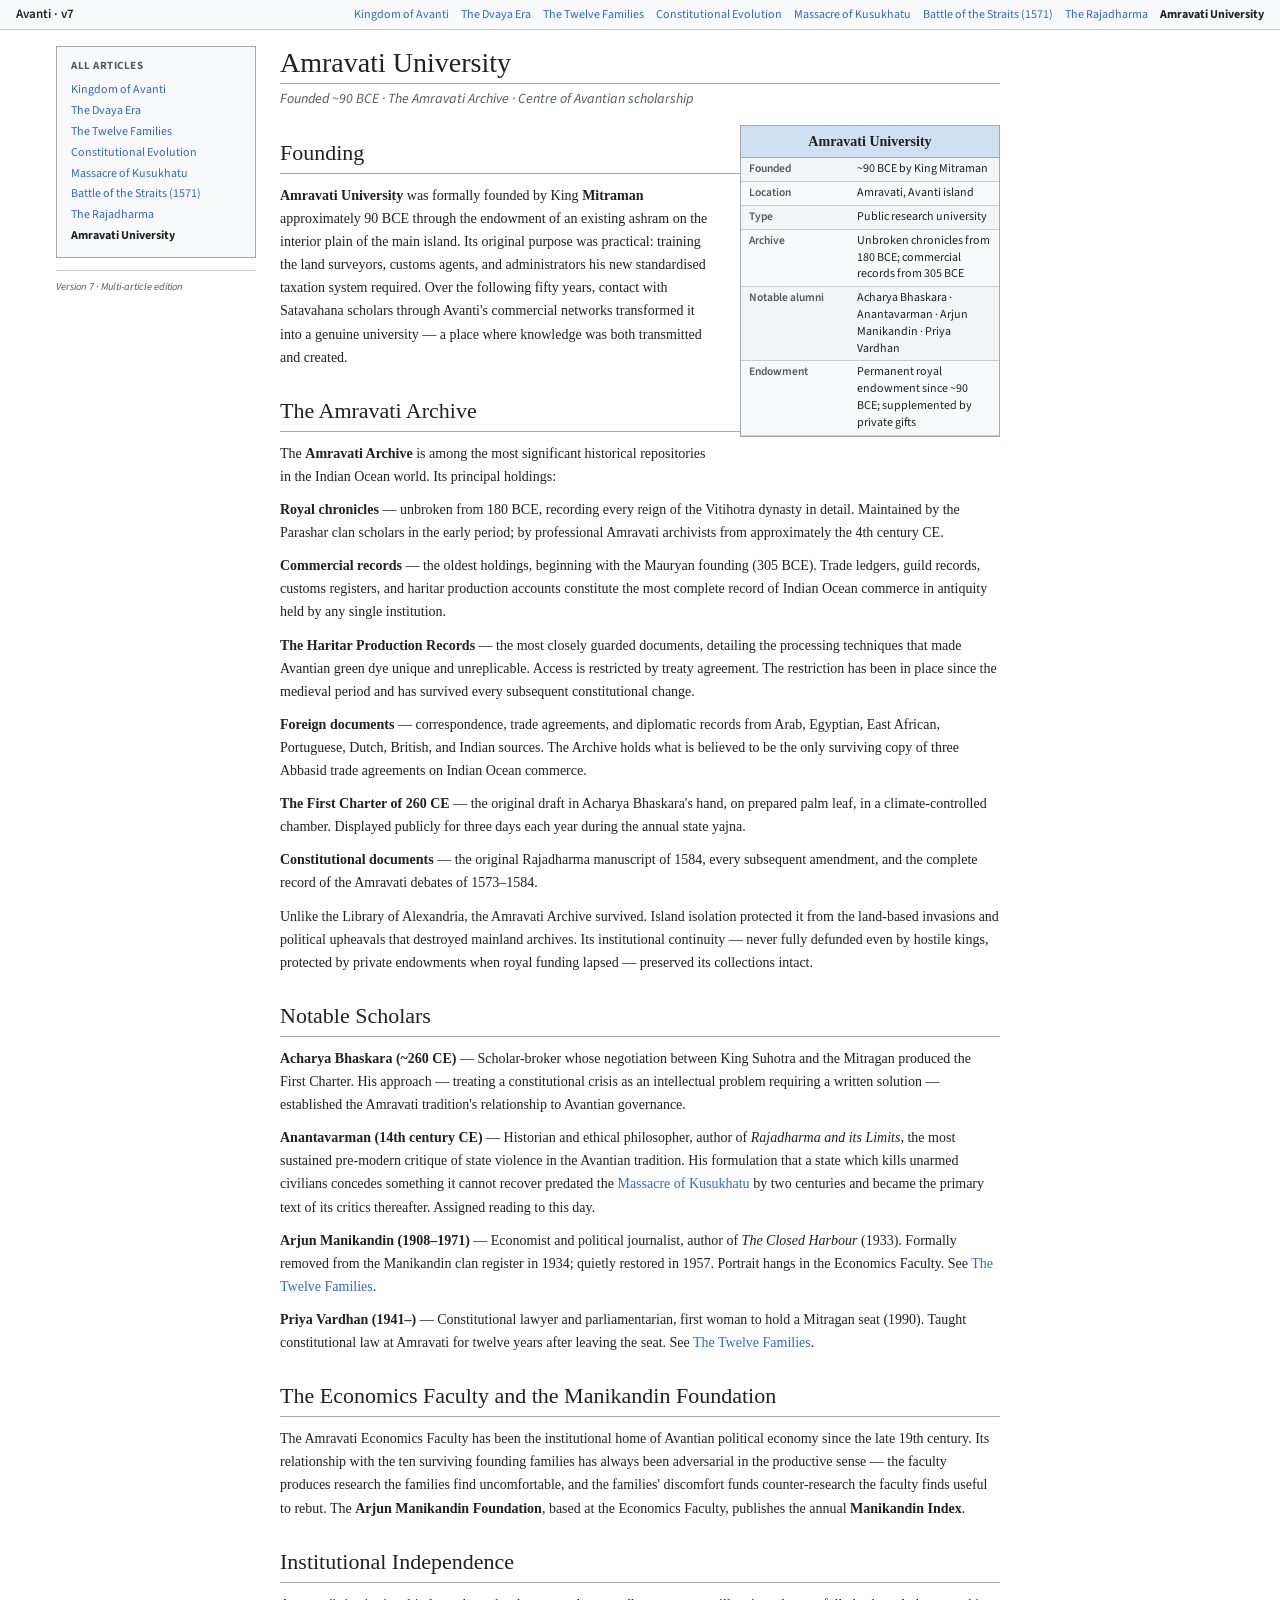
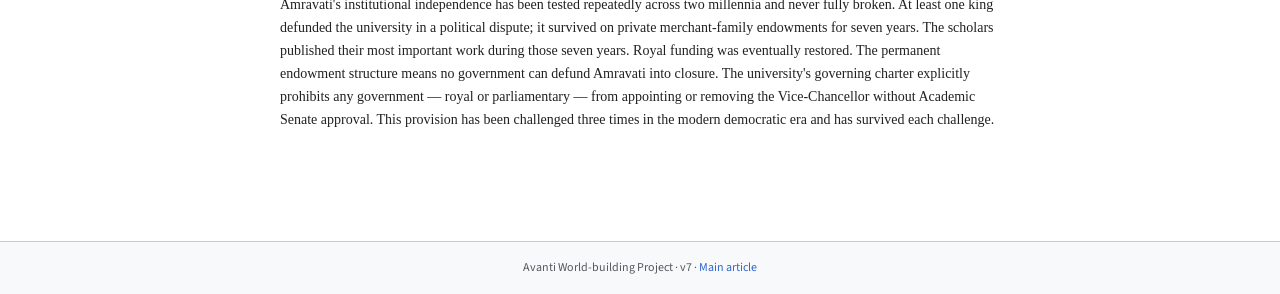
==== amravati-university.html @ a3e8779d "v7 - multi-article Wikipedia suite (8 articles + shared CSS)" ====
<!DOCTYPE html><html lang="en"><head><meta charset="UTF-8"><meta name="viewport" content="width=device-width,initial-scale=1"><title>Amravati University — Avanti</title><link rel="stylesheet" href="avanti.css"></head><body>
<div class="wiki-topbar"><span class="wiki-topbar-title">Avanti · v7</span><div class="wiki-topbar-links"><a href="index.html" >Kingdom of Avanti</a><a href="dvaya-era.html" >The Dvaya Era</a><a href="twelve-families.html" >The Twelve Families</a><a href="constitutional-evolution.html" >Constitutional Evolution</a><a href="massacre-of-kusukhatu.html" >Massacre of Kusukhatu</a><a href="battle-of-the-straits.html" >Battle of the Straits (1571)</a><a href="rajadharma.html" >The Rajadharma</a><a href="amravati-university.html" style=font-weight:700;color:#202122>Amravati University</a></div></div>
<div class="wiki-wrap"><nav class="wiki-sidenav"><div class="article-nav"><div class="article-nav-title">All Articles</div><a href="index.html" >Kingdom of Avanti</a>
<a href="dvaya-era.html" >The Dvaya Era</a>
<a href="twelve-families.html" >The Twelve Families</a>
<a href="constitutional-evolution.html" >Constitutional Evolution</a>
<a href="massacre-of-kusukhatu.html" >Massacre of Kusukhatu</a>
<a href="battle-of-the-straits.html" >Battle of the Straits (1571)</a>
<a href="rajadharma.html" >The Rajadharma</a>
<a href="amravati-university.html" class=current>Amravati University</a>
</div><div class="toc-version">Version 7 · Multi-article edition</div></nav>
<main class="wiki-content"><h1 class="wiki-page-title">Amravati University</h1><p class="wiki-page-subtitle">Founded ~90 BCE · The Amravati Archive · Centre of Avantian scholarship</p>
<div class="infobox"><div class="infobox-title">Amravati University</div><table><tr><td>Founded</td><td>~90 BCE by King Mitraman</td></tr><tr><td>Location</td><td>Amravati, Avanti island</td></tr><tr><td>Type</td><td>Public research university</td></tr><tr><td>Archive</td><td>Unbroken chronicles from 180 BCE; commercial records from 305 BCE</td></tr><tr><td>Notable alumni</td><td>Acharya Bhaskara · Anantavarman · Arjun Manikandin · Priya Vardhan</td></tr><tr><td>Endowment</td><td>Permanent royal endowment since ~90 BCE; supplemented by private gifts</td></tr></table></div>
<h1 class="wh1">Founding</h1>
<p class="wp"><b>Amravati University</b> was formally founded by King <b>Mitraman</b> approximately 90 BCE through the endowment of an existing ashram on the interior plain of the main island. Its original purpose was practical: training the land surveyors, customs agents, and administrators his new standardised taxation system required. Over the following fifty years, contact with Satavahana scholars through Avanti's commercial networks transformed it into a genuine university — a place where knowledge was both transmitted and created.</p>
<h1 class="wh1">The Amravati Archive</h1>
<p class="wp">The <b>Amravati Archive</b> is among the most significant historical repositories in the Indian Ocean world. Its principal holdings:</p>
<p class="wp"><b>Royal chronicles</b> — unbroken from 180 BCE, recording every reign of the Vitihotra dynasty in detail. Maintained by the Parashar clan scholars in the early period; by professional Amravati archivists from approximately the 4th century CE.</p>
<p class="wp"><b>Commercial records</b> — the oldest holdings, beginning with the Mauryan founding (305 BCE). Trade ledgers, guild records, customs registers, and haritar production accounts constitute the most complete record of Indian Ocean commerce in antiquity held by any single institution.</p>
<p class="wp"><b>The Haritar Production Records</b> — the most closely guarded documents, detailing the processing techniques that made Avantian green dye unique and unreplicable. Access is restricted by treaty agreement. The restriction has been in place since the medieval period and has survived every subsequent constitutional change.</p>
<p class="wp"><b>Foreign documents</b> — correspondence, trade agreements, and diplomatic records from Arab, Egyptian, East African, Portuguese, Dutch, British, and Indian sources. The Archive holds what is believed to be the only surviving copy of three Abbasid trade agreements on Indian Ocean commerce.</p>
<p class="wp"><b>The First Charter of 260 CE</b> — the original draft in Acharya Bhaskara's hand, on prepared palm leaf, in a climate-controlled chamber. Displayed publicly for three days each year during the annual state yajna.</p>
<p class="wp"><b>Constitutional documents</b> — the original Rajadharma manuscript of 1584, every subsequent amendment, and the complete record of the Amravati debates of 1573–1584.</p>
<p class="wp">Unlike the Library of Alexandria, the Amravati Archive survived. Island isolation protected it from the land-based invasions and political upheavals that destroyed mainland archives. Its institutional continuity — never fully defunded even by hostile kings, protected by private endowments when royal funding lapsed — preserved its collections intact.</p>
<h1 class="wh1">Notable Scholars</h1>
<p class="wp"><b>Acharya Bhaskara (~260 CE)</b> — Scholar-broker whose negotiation between King Suhotra and the Mitragan produced the First Charter. His approach — treating a constitutional crisis as an intellectual problem requiring a written solution — established the Amravati tradition's relationship to Avantian governance.</p>
<p class="wp"><b>Anantavarman (14th century CE)</b> — Historian and ethical philosopher, author of <i>Rajadharma and its Limits</i>, the most sustained pre-modern critique of state violence in the Avantian tradition. His formulation that a state which kills unarmed civilians concedes something it cannot recover predated the <a href="massacre-of-kusukhatu.html">Massacre of Kusukhatu</a> by two centuries and became the primary text of its critics thereafter. Assigned reading to this day.</p>
<p class="wp"><b>Arjun Manikandin (1908–1971)</b> — Economist and political journalist, author of <i>The Closed Harbour</i> (1933). Formally removed from the Manikandin clan register in 1934; quietly restored in 1957. Portrait hangs in the Economics Faculty. See <a href="twelve-families.html">The Twelve Families</a>.</p>
<p class="wp"><b>Priya Vardhan (1941–)</b> — Constitutional lawyer and parliamentarian, first woman to hold a Mitragan seat (1990). Taught constitutional law at Amravati for twelve years after leaving the seat. See <a href="twelve-families.html">The Twelve Families</a>.</p>
<h1 class="wh1">The Economics Faculty and the Manikandin Foundation</h1>
<p class="wp">The Amravati Economics Faculty has been the institutional home of Avantian political economy since the late 19th century. Its relationship with the ten surviving founding families has always been adversarial in the productive sense — the faculty produces research the families find uncomfortable, and the families' discomfort funds counter-research the faculty finds useful to rebut. The <b>Arjun Manikandin Foundation</b>, based at the Economics Faculty, publishes the annual <b>Manikandin Index</b>.</p>
<h1 class="wh1">Institutional Independence</h1>
<p class="wp">Amravati's institutional independence has been tested repeatedly across two millennia and never fully broken. At least one king defunded the university in a political dispute; it survived on private merchant-family endowments for seven years. The scholars published their most important work during those seven years. Royal funding was eventually restored. The permanent endowment structure means no government can defund Amravati into closure. The university's governing charter explicitly prohibits any government — royal or parliamentary — from appointing or removing the Vice-Chancellor without Academic Senate approval. This provision has been challenged three times in the modern democratic era and has survived each challenge.</p>
</main></div>
<div class="wiki-footer">Avanti World-building Project · v7 · <a href="index.html">Main article</a></div></body></html>
---- avanti.css ----
/* ── AVANTI WIKIPEDIA STYLE SHEET v7 ── */
@import url('https://fonts.googleapis.com/css2?family=Linux+Libertine+O&family=Source+Sans+3:ital,wght@0,300;0,400;0,600;1,400&display=swap');

:root {
  --bg: #ffffff;
  --bg-soft: #f8f9fa;
  --bg-warm: #eaecf0;
  --border: #a2a9b1;
  --border-light: #c8ccd1;
  --text: #202122;
  --text-light: #54595d;
  --blue: #3366cc;
  --blue-dark: #0645ad;
  --heading-border: #a2a9b1;
  --infobox-bg: #f8f9fa;
  --infobox-header: #cee0f2;
  --toc-bg: #f8f9fa;
  --sidebar-w: 200px;
}

* { box-sizing: border-box; margin: 0; padding: 0; }
html { scroll-behavior: smooth; }

body {
  background: var(--bg);
  color: var(--text);
  font-family: "Linux Libertine O", "Linux Libertine", Georgia, "Times New Roman", serif;
  font-size: 14px;
  line-height: 1.6;
}

/* TOP BAR */
.wiki-topbar {
  background: var(--bg-soft);
  border-bottom: 1px solid var(--border-light);
  padding: 4px 16px;
  font-family: "Source Sans 3", sans-serif;
  font-size: 12px;
  color: var(--text-light);
  display: flex;
  align-items: center;
  gap: 16px;
  flex-wrap: wrap;
}
.wiki-topbar-title { font-size: 13px; font-weight: 600; color: var(--text); }
.wiki-topbar-links { margin-left: auto; display: flex; gap: 12px; }
.wiki-topbar-links a { color: var(--blue); text-decoration: none; font-size: 12px; }
.wiki-topbar-links a:hover { text-decoration: underline; }

/* LAYOUT */
.wiki-wrap {
  display: flex;
  max-width: 1200px;
  margin: 0 auto;
  padding: 0 16px;
  gap: 24px;
}

/* SIDEBAR */
.wiki-sidenav {
  width: var(--sidebar-w);
  flex-shrink: 0;
  padding-top: 16px;
  position: sticky;
  top: 0;
  height: 100vh;
  overflow-y: auto;
  font-family: "Source Sans 3", sans-serif;
}
.wiki-sidenav::-webkit-scrollbar { width: 3px; }
.wiki-sidenav::-webkit-scrollbar-thumb { background: var(--border); border-radius: 2px; }

.toc-box {
  border: 1px solid var(--border);
  background: var(--toc-bg);
  padding: 10px 14px;
  font-size: 12px;
  margin-bottom: 16px;
}
.toc-header { font-weight: 600; font-size: 13px; margin-bottom: 6px; color: var(--text); }
.toc-list { list-style: none; counter-reset: toc-main; }
.toc-list > li { counter-increment: toc-main; margin: 3px 0; }
.toc-list > li > a::before { content: counter(toc-main) ". "; color: var(--text-light); }
.toc-list a { color: var(--blue); text-decoration: none; font-size: 12px; line-height: 1.4; display: block; }
.toc-list a:hover { text-decoration: underline; }
.toc-sub { list-style: none; padding-left: 14px; counter-reset: toc-sub; margin: 2px 0; }
.toc-sub li { counter-increment: toc-sub; margin: 2px 0; }
.toc-sub li a { font-size: 11.5px; color: var(--blue); }
.toc-sub2 { list-style: none; padding-left: 12px; }
.toc-sub2 li a { font-size: 11px; color: var(--blue); }

/* ARTICLE NAV BOX */
.article-nav {
  border: 1px solid var(--border);
  background: var(--bg-soft);
  padding: 10px 14px;
  font-family: "Source Sans 3", sans-serif;
  font-size: 12px;
}
.article-nav-title { font-weight: 700; font-size: 11px; text-transform: uppercase; letter-spacing: 0.5px; color: var(--text-light); margin-bottom: 6px; }
.article-nav a { display: block; color: var(--blue); text-decoration: none; padding: 2px 0; font-size: 12px; line-height: 1.4; }
.article-nav a:hover { text-decoration: underline; }
.article-nav a.current { font-weight: 700; color: var(--text); }
.toc-version { margin-top: 12px; padding-top: 8px; border-top: 1px solid var(--border-light); font-size: 10.5px; color: var(--text-light); font-style: italic; line-height: 1.5; }

/* MAIN */
.wiki-content { flex: 1; padding: 16px 0 60px; min-width: 0; max-width: 720px; }

/* PAGE TITLE */
.wiki-page-title {
  font-family: "Linux Libertine O", "Linux Libertine", Georgia, serif;
  font-size: 28px; font-weight: normal; color: var(--text);
  border-bottom: 1px solid var(--heading-border);
  padding-bottom: 4px; margin-bottom: 4px; line-height: 1.2;
}
.wiki-page-subtitle {
  font-size: 14px; color: var(--text-light); font-style: italic;
  margin-bottom: 14px; font-family: "Source Sans 3", sans-serif;
}

/* MAIN ARTICLE LINK */
.main-article {
  font-family: "Source Sans 3", sans-serif;
  font-size: 12.5px; font-style: italic;
  color: var(--text-light); margin: -4px 0 8px 0;
}
.main-article a { color: var(--blue); }
.main-article a:hover { text-decoration: underline; }

/* INFOBOX */
.infobox {
  float: right; clear: right; margin: 0 0 16px 24px; width: 260px;
  border: 1px solid var(--border); background: var(--infobox-bg);
  font-family: "Source Sans 3", sans-serif; font-size: 12.5px; line-height: 1.4;
}
.infobox-title {
  background: var(--infobox-header); text-align: center; padding: 6px 10px;
  font-weight: 600; border-bottom: 1px solid var(--border);
  font-family: "Linux Libertine O", Georgia, serif; font-size: 14px;
}
.infobox-subtitle {
  background: var(--infobox-header); text-align: center; padding: 2px 10px 6px;
  font-size: 12px; color: var(--text-light); border-bottom: 1px solid var(--border); font-style: italic;
}
.infobox table { width: 100%; border-collapse: collapse; }
.infobox tr:nth-child(odd) td { background: rgba(0,0,0,0.02); }
.infobox td { padding: 3px 8px; vertical-align: top; border-bottom: 1px solid var(--border-light); font-size: 12px; line-height: 1.4; }
.infobox td:first-child { font-weight: 600; color: var(--text-light); width: 42%; font-size: 11.5px; }

/* HEADINGS */
h1.wh1 { font-family: "Linux Libertine O", Georgia, serif; font-size: 22px; font-weight: normal; color: var(--text); border-bottom: 1px solid var(--heading-border); padding-bottom: 3px; margin: 24px 0 10px; }
h2.wh2 { font-family: "Linux Libertine O", Georgia, serif; font-size: 18px; font-weight: normal; color: var(--text); border-bottom: 1px solid var(--border-light); padding-bottom: 2px; margin: 18px 0 8px; }
h3.wh3 { font-family: "Source Sans 3", sans-serif; font-size: 15px; font-weight: 600; color: var(--text); margin: 14px 0 6px; }
h4.wh4 { font-family: "Source Sans 3", sans-serif; font-size: 13px; font-weight: 600; color: var(--text); margin: 10px 0 4px; }

/* BODY TEXT */
p.wp { margin-bottom: 10px; font-size: 14px; line-height: 1.65; color: var(--text); }
a { color: var(--blue); text-decoration: none; }
a:hover { text-decoration: underline; }
b { font-weight: 700; }
i { font-style: italic; }

/* FIGURES */
.wiki-fig { border: 1px solid var(--border); background: var(--bg-soft); margin: 0; display: inline-block; }
.wiki-fig img { display: block; width: 100%; }
.wiki-fig-cap { padding: 4px 6px; font-size: 11.5px; color: var(--text-light); font-family: "Source Sans 3", sans-serif; text-align: center; line-height: 1.4; border-top: 1px solid var(--border-light); background: var(--bg-soft); }
.fig-right { float: right; clear: right; width: 280px; margin: 0 0 12px 20px; }
.fig-large { width: 100%; margin: 16px 0; display: block; }
.clearfix::after { content: ""; display: table; clear: both; }

/* TABLES */
.wtable { width: 100%; border-collapse: collapse; margin: 10px 0; font-size: 13px; font-family: "Source Sans 3", sans-serif; }
.wtable th { background: var(--infobox-header); padding: 5px 10px; text-align: left; font-weight: 600; font-size: 12.5px; border: 1px solid var(--border); color: var(--text); }
.wtable td { padding: 4px 10px; border: 1px solid var(--border-light); vertical-align: top; line-height: 1.5; font-size: 13px; }
.wtable tr:nth-child(even) td { background: var(--bg-soft); }
.wtable td:first-child { font-weight: 600; color: var(--text-light); }

/* NOTICE / QUOTE / DEV */
.wiki-notice { border: 1px solid var(--border); background: var(--bg-soft); padding: 8px 12px; margin: 12px 0; font-family: "Source Sans 3", sans-serif; font-size: 13px; color: var(--text-light); font-style: italic; line-height: 1.5; }
.wiki-quote { border-left: 3px solid var(--border); margin: 12px 32px; padding: 6px 14px; font-style: italic; font-size: 13.5px; color: var(--text-light); line-height: 1.6; }
.dev-note { border: 1px solid #fac; background: #fff8f8; padding: 7px 12px; margin: 10px 0; font-family: "Source Sans 3", sans-serif; font-size: 12.5px; color: #800; font-style: italic; }
.dev-note::before { content: "▶ DEVELOPING: "; font-weight: 700; font-style: normal; }

/* CONSTITUTION STAGE */
.const-stage { border-left: 3px solid var(--border); padding: 8px 14px; margin: 10px 0; background: var(--bg-soft); font-family: "Source Sans 3", sans-serif; }
.const-stage-title { font-size: 12px; font-weight: 700; color: var(--text-light); letter-spacing: 0.5px; margin-bottom: 5px; text-transform: uppercase; }

/* FOOTER */
.wiki-footer { background: var(--bg-soft); border-top: 1px solid var(--border-light); padding: 16px; font-family: "Source Sans 3", sans-serif; font-size: 12px; color: var(--text-light); text-align: center; line-height: 1.6; margin-top: 40px; }

/* RESPONSIVE */
@media (max-width: 860px) {
  .wiki-sidenav { display: none; }
  .infobox { float: none; width: 100%; margin: 0 0 16px; }
  .fig-right { float: none; width: 100%; margin: 12px 0; }
  .wiki-content { padding: 12px; }
}
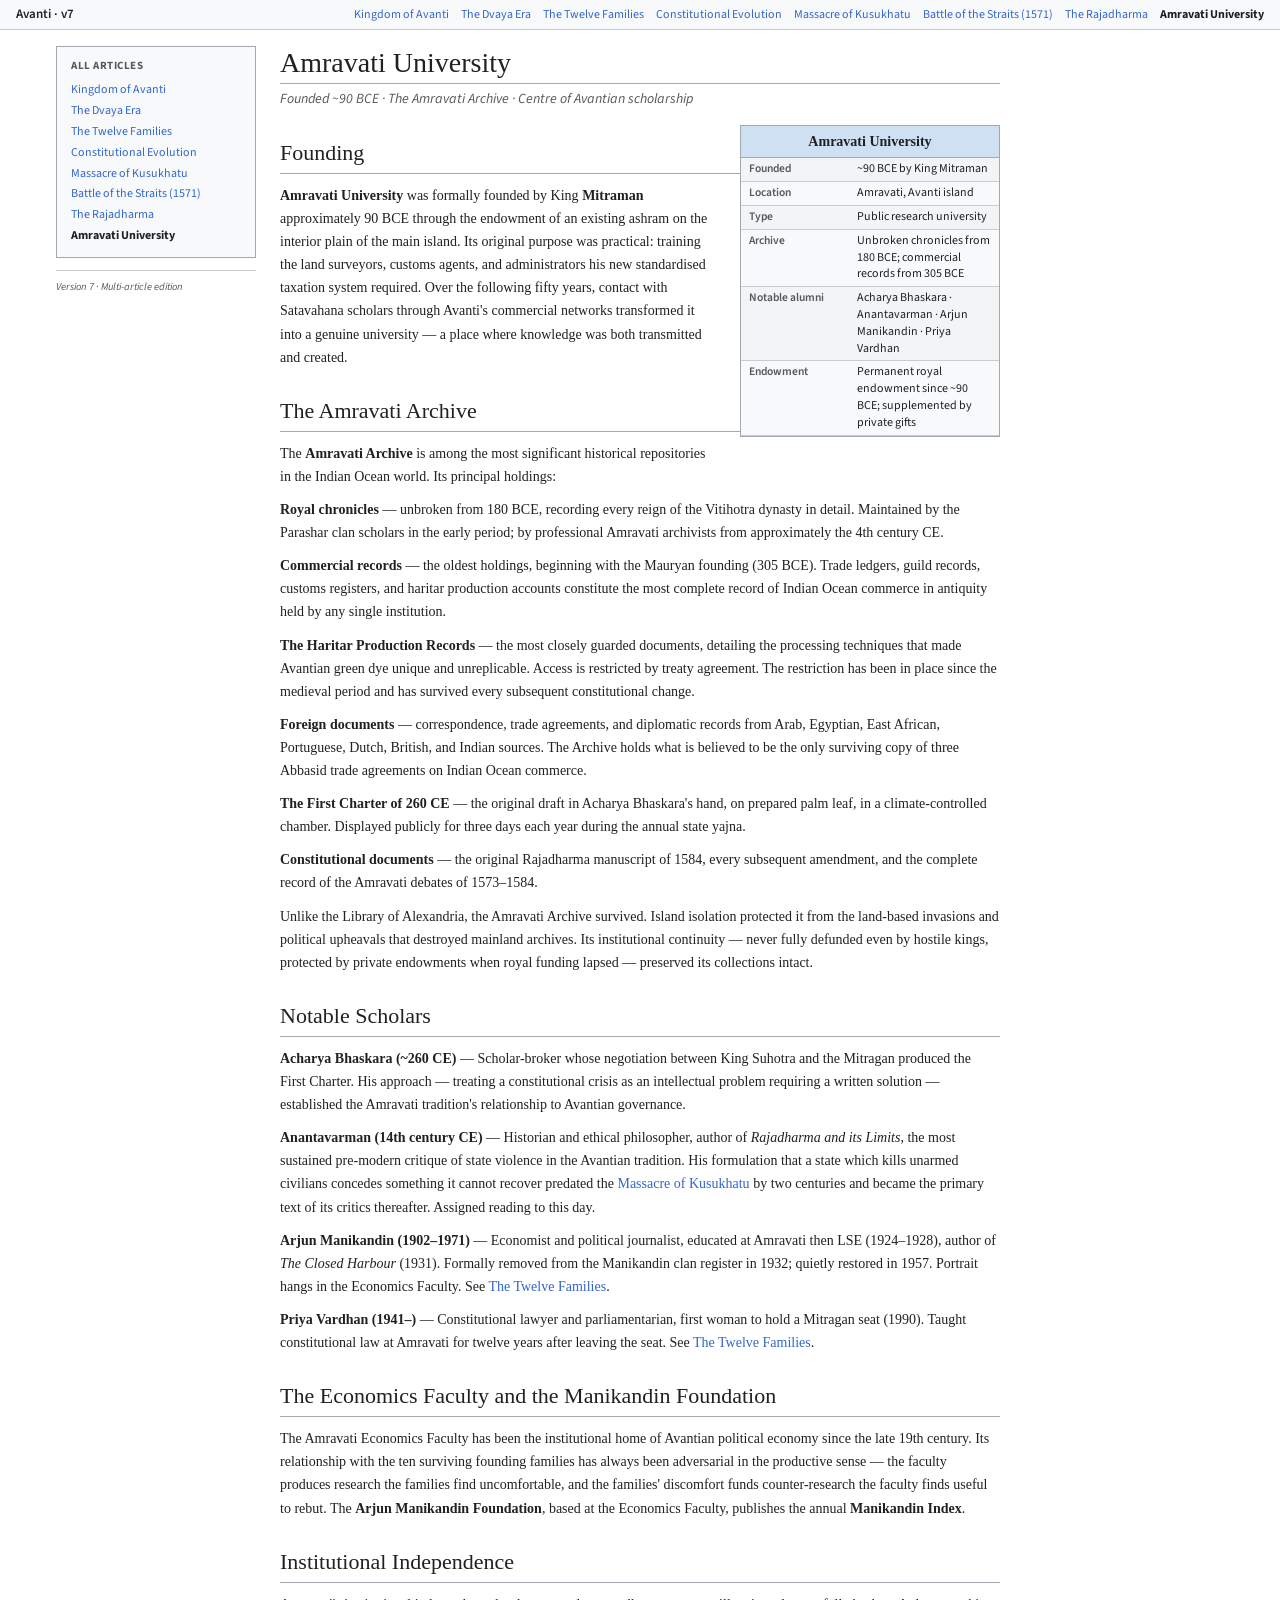
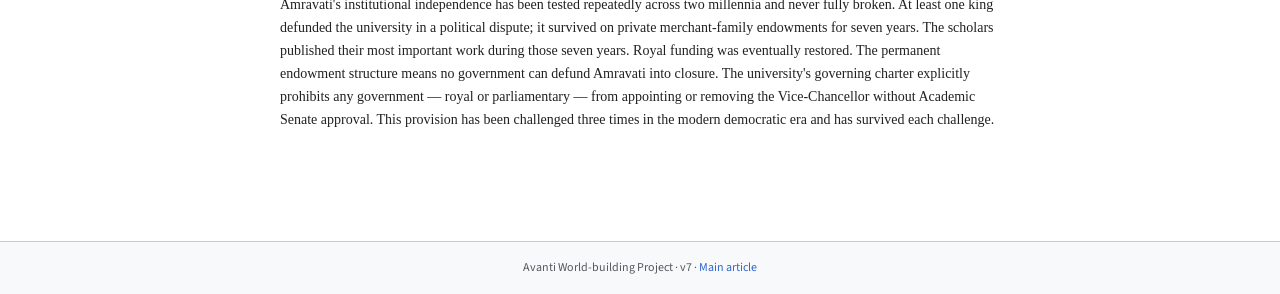
==== commit c1b80cbe: "v7.1 - Arjun Manikandin: birth 1902, LSE 1924-28, pamphlet 1931; register exclusion mechanics clarif" ====
--- a/amravati-university.html
+++ b/amravati-university.html
@@ -25,7 +25,7 @@
 <h1 class="wh1">Notable Scholars</h1>
 <p class="wp"><b>Acharya Bhaskara (~260 CE)</b> — Scholar-broker whose negotiation between King Suhotra and the Mitragan produced the First Charter. His approach — treating a constitutional crisis as an intellectual problem requiring a written solution — established the Amravati tradition's relationship to Avantian governance.</p>
 <p class="wp"><b>Anantavarman (14th century CE)</b> — Historian and ethical philosopher, author of <i>Rajadharma and its Limits</i>, the most sustained pre-modern critique of state violence in the Avantian tradition. His formulation that a state which kills unarmed civilians concedes something it cannot recover predated the <a href="massacre-of-kusukhatu.html">Massacre of Kusukhatu</a> by two centuries and became the primary text of its critics thereafter. Assigned reading to this day.</p>
-<p class="wp"><b>Arjun Manikandin (1908–1971)</b> — Economist and political journalist, author of <i>The Closed Harbour</i> (1933). Formally removed from the Manikandin clan register in 1934; quietly restored in 1957. Portrait hangs in the Economics Faculty. See <a href="twelve-families.html">The Twelve Families</a>.</p>
+<p class="wp"><b>Arjun Manikandin (1902–1971)</b> — Economist and political journalist, educated at Amravati then LSE (1924–1928), author of <i>The Closed Harbour</i> (1931). Formally removed from the Manikandin clan register in 1932; quietly restored in 1957. Portrait hangs in the Economics Faculty. See <a href="twelve-families.html">The Twelve Families</a>.</p>
 <p class="wp"><b>Priya Vardhan (1941–)</b> — Constitutional lawyer and parliamentarian, first woman to hold a Mitragan seat (1990). Taught constitutional law at Amravati for twelve years after leaving the seat. See <a href="twelve-families.html">The Twelve Families</a>.</p>
 <h1 class="wh1">The Economics Faculty and the Manikandin Foundation</h1>
 <p class="wp">The Amravati Economics Faculty has been the institutional home of Avantian political economy since the late 19th century. Its relationship with the ten surviving founding families has always been adversarial in the productive sense — the faculty produces research the families find uncomfortable, and the families' discomfort funds counter-research the faculty finds useful to rebut. The <b>Arjun Manikandin Foundation</b>, based at the Economics Faculty, publishes the annual <b>Manikandin Index</b>.</p>
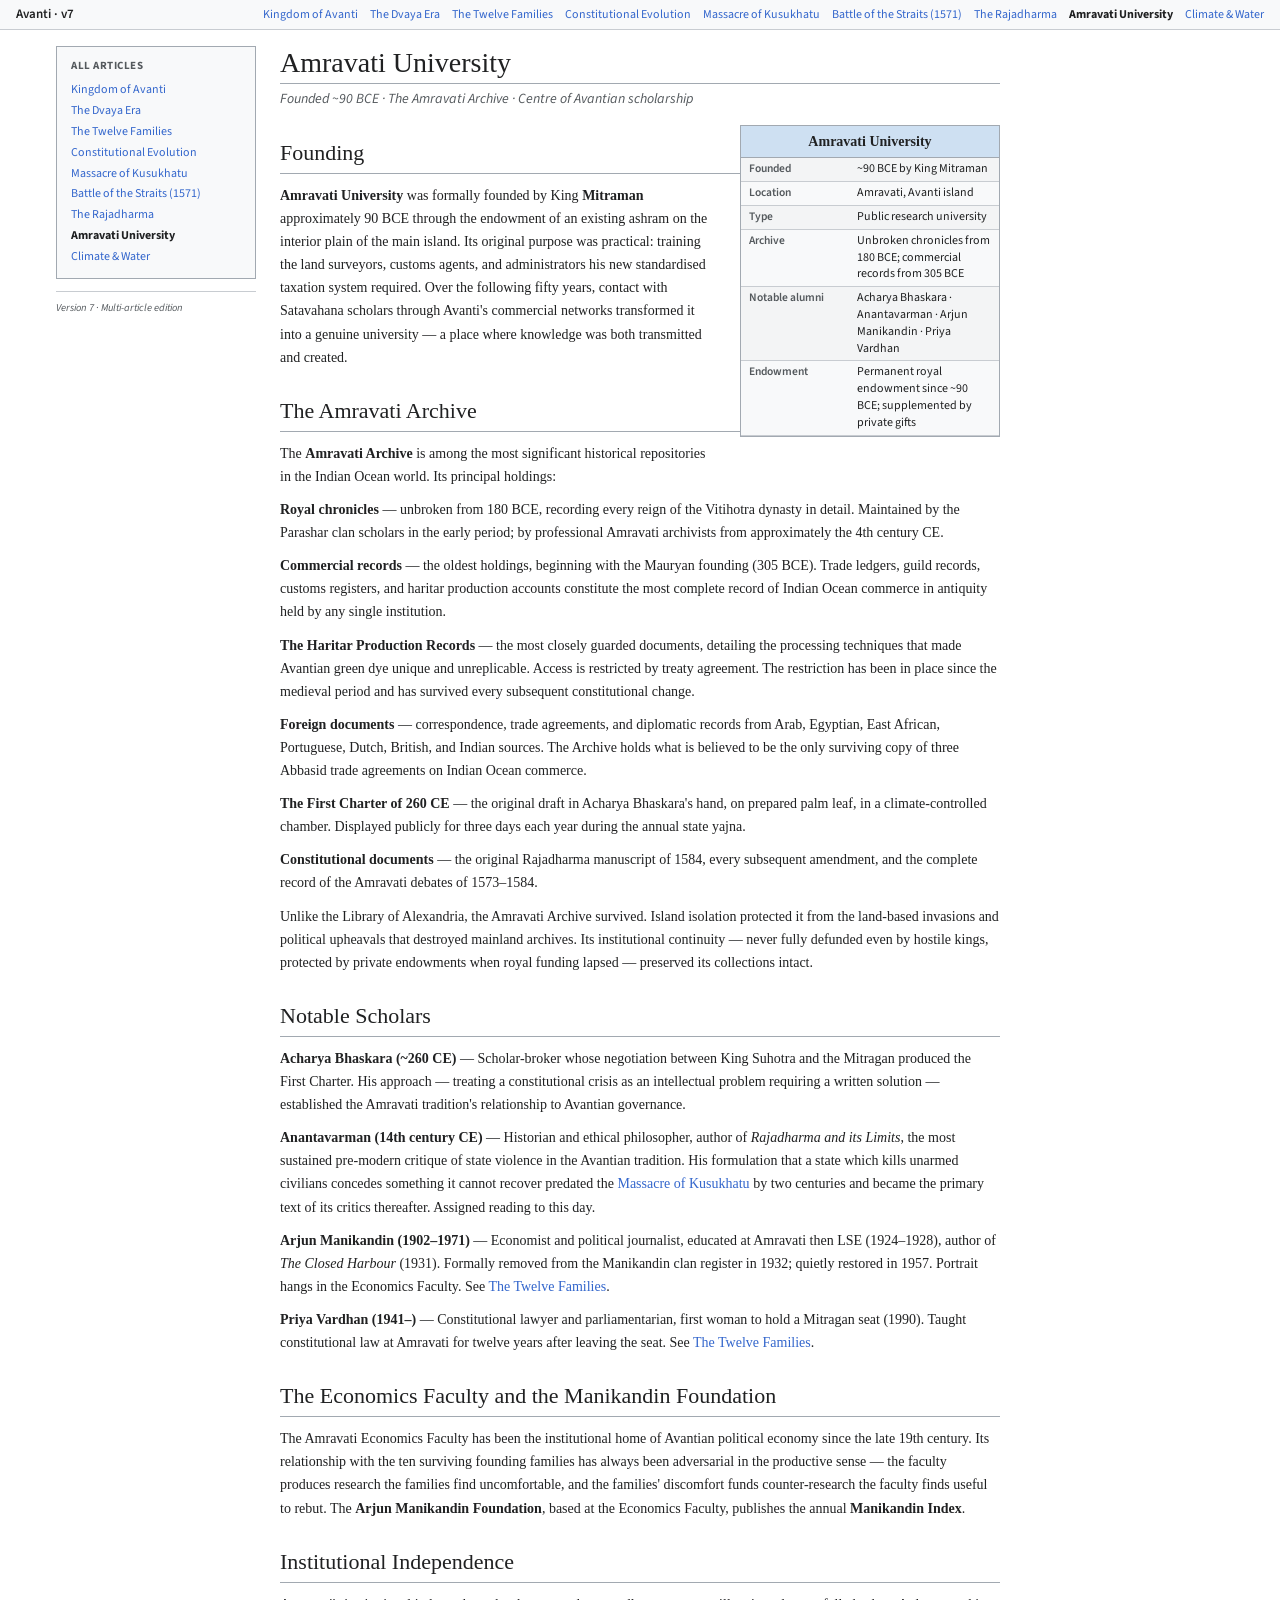
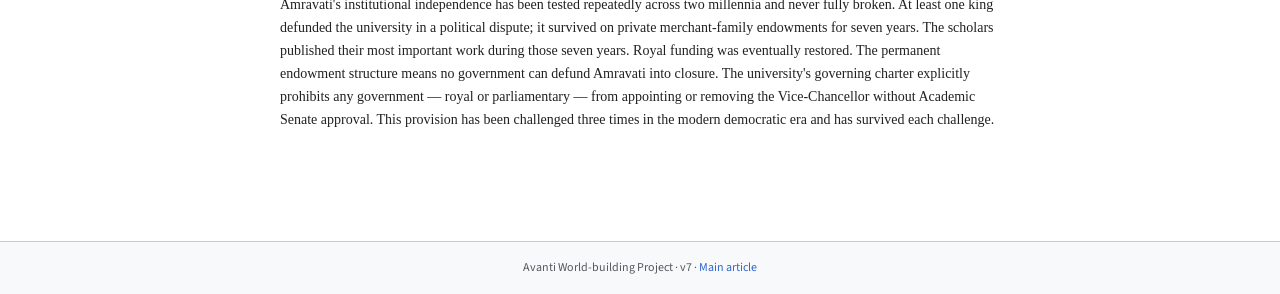
==== commit 571d5da5: "added climate" ====
--- a/amravati-university.html
+++ b/amravati-university.html
@@ -1,5 +1,5 @@
 <!DOCTYPE html><html lang="en"><head><meta charset="UTF-8"><meta name="viewport" content="width=device-width,initial-scale=1"><title>Amravati University — Avanti</title><link rel="stylesheet" href="avanti.css"></head><body>
-<div class="wiki-topbar"><span class="wiki-topbar-title">Avanti · v7</span><div class="wiki-topbar-links"><a href="index.html" >Kingdom of Avanti</a><a href="dvaya-era.html" >The Dvaya Era</a><a href="twelve-families.html" >The Twelve Families</a><a href="constitutional-evolution.html" >Constitutional Evolution</a><a href="massacre-of-kusukhatu.html" >Massacre of Kusukhatu</a><a href="battle-of-the-straits.html" >Battle of the Straits (1571)</a><a href="rajadharma.html" >The Rajadharma</a><a href="amravati-university.html" style=font-weight:700;color:#202122>Amravati University</a></div></div>
+<div class="wiki-topbar"><span class="wiki-topbar-title">Avanti · v7</span><div class="wiki-topbar-links"><a href="index.html" >Kingdom of Avanti</a><a href="dvaya-era.html" >The Dvaya Era</a><a href="twelve-families.html" >The Twelve Families</a><a href="constitutional-evolution.html" >Constitutional Evolution</a><a href="massacre-of-kusukhatu.html" >Massacre of Kusukhatu</a><a href="battle-of-the-straits.html" >Battle of the Straits (1571)</a><a href="rajadharma.html" >The Rajadharma</a><a href="amravati-university.html" style=font-weight:700;color:#202122>Amravati University</a><a href="climate.html" >Climate &amp; Water</a></div></div>
 <div class="wiki-wrap"><nav class="wiki-sidenav"><div class="article-nav"><div class="article-nav-title">All Articles</div><a href="index.html" >Kingdom of Avanti</a>
 <a href="dvaya-era.html" >The Dvaya Era</a>
 <a href="twelve-families.html" >The Twelve Families</a>
@@ -8,6 +8,7 @@
 <a href="battle-of-the-straits.html" >Battle of the Straits (1571)</a>
 <a href="rajadharma.html" >The Rajadharma</a>
 <a href="amravati-university.html" class=current>Amravati University</a>
+<a href="climate.html" >Climate &amp; Water</a>
 </div><div class="toc-version">Version 7 · Multi-article edition</div></nav>
 <main class="wiki-content"><h1 class="wiki-page-title">Amravati University</h1><p class="wiki-page-subtitle">Founded ~90 BCE · The Amravati Archive · Centre of Avantian scholarship</p>
 <div class="infobox"><div class="infobox-title">Amravati University</div><table><tr><td>Founded</td><td>~90 BCE by King Mitraman</td></tr><tr><td>Location</td><td>Amravati, Avanti island</td></tr><tr><td>Type</td><td>Public research university</td></tr><tr><td>Archive</td><td>Unbroken chronicles from 180 BCE; commercial records from 305 BCE</td></tr><tr><td>Notable alumni</td><td>Acharya Bhaskara · Anantavarman · Arjun Manikandin · Priya Vardhan</td></tr><tr><td>Endowment</td><td>Permanent royal endowment since ~90 BCE; supplemented by private gifts</td></tr></table></div>
